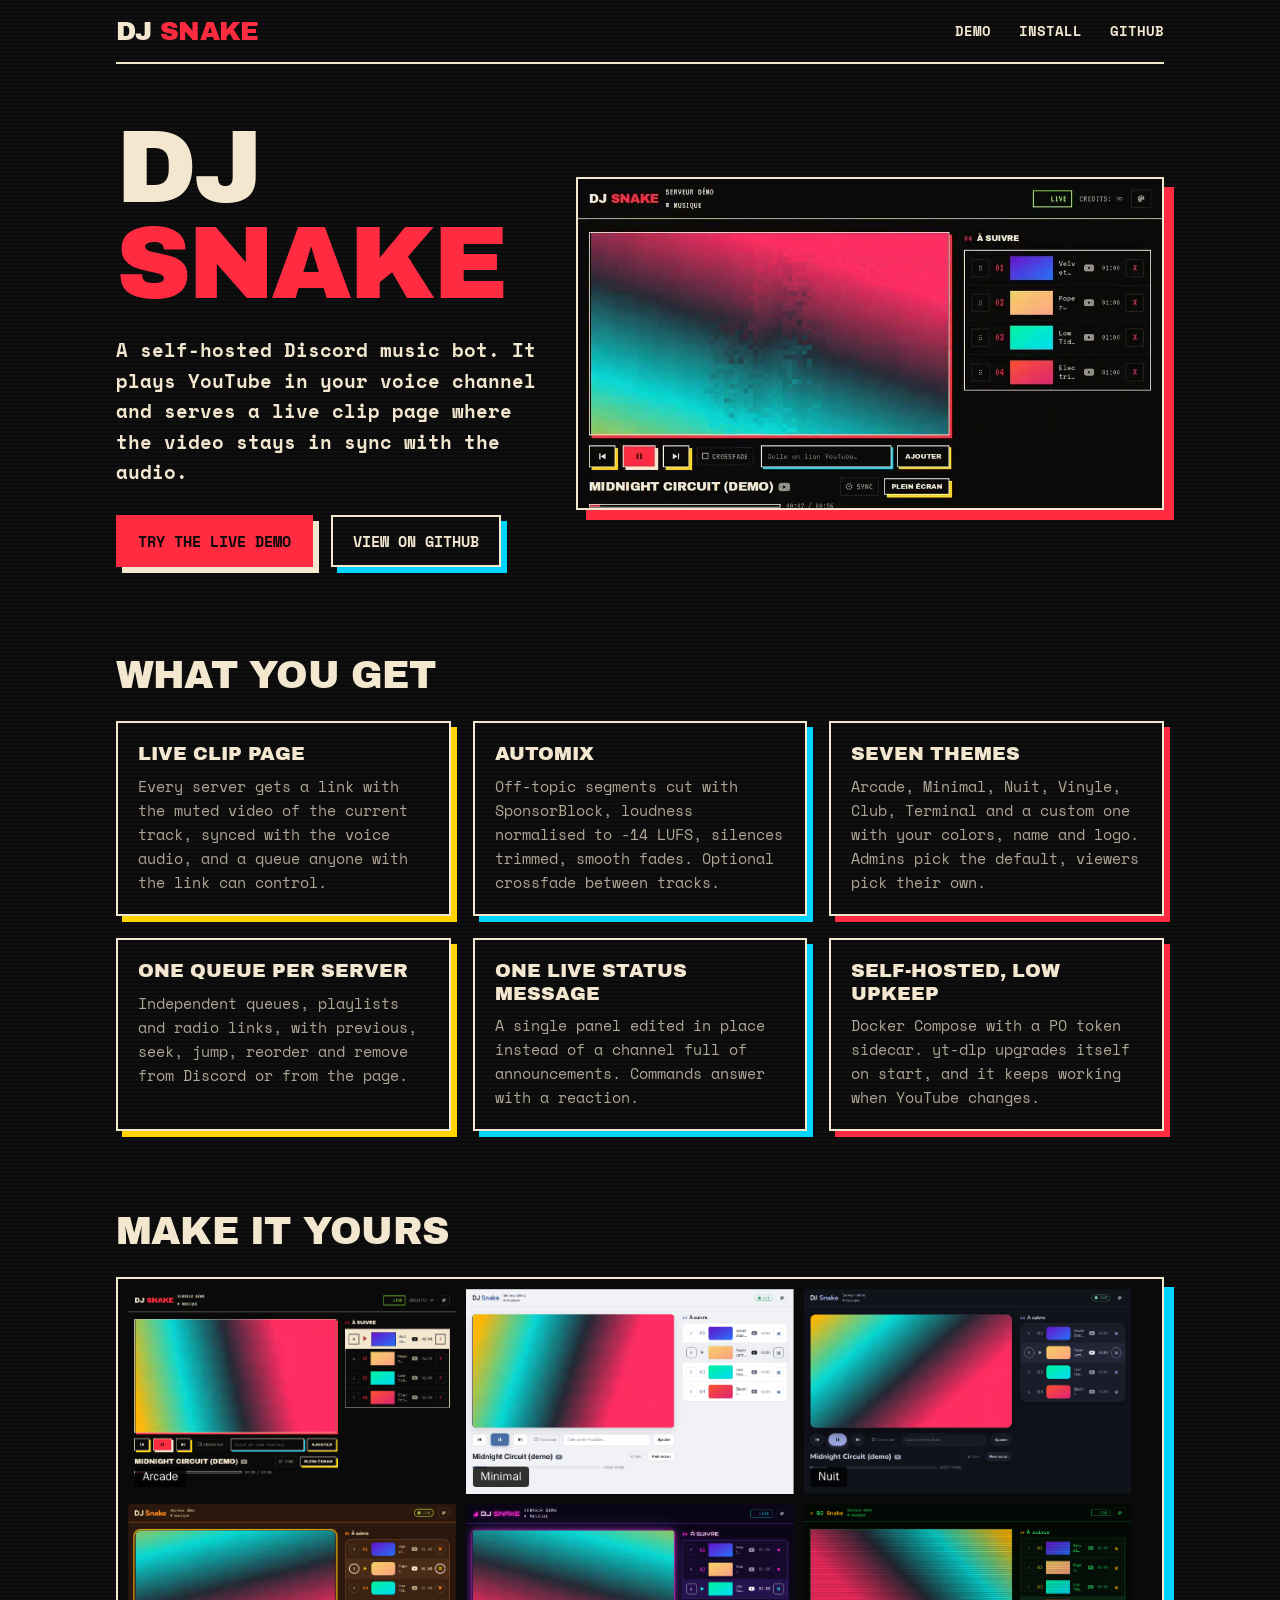
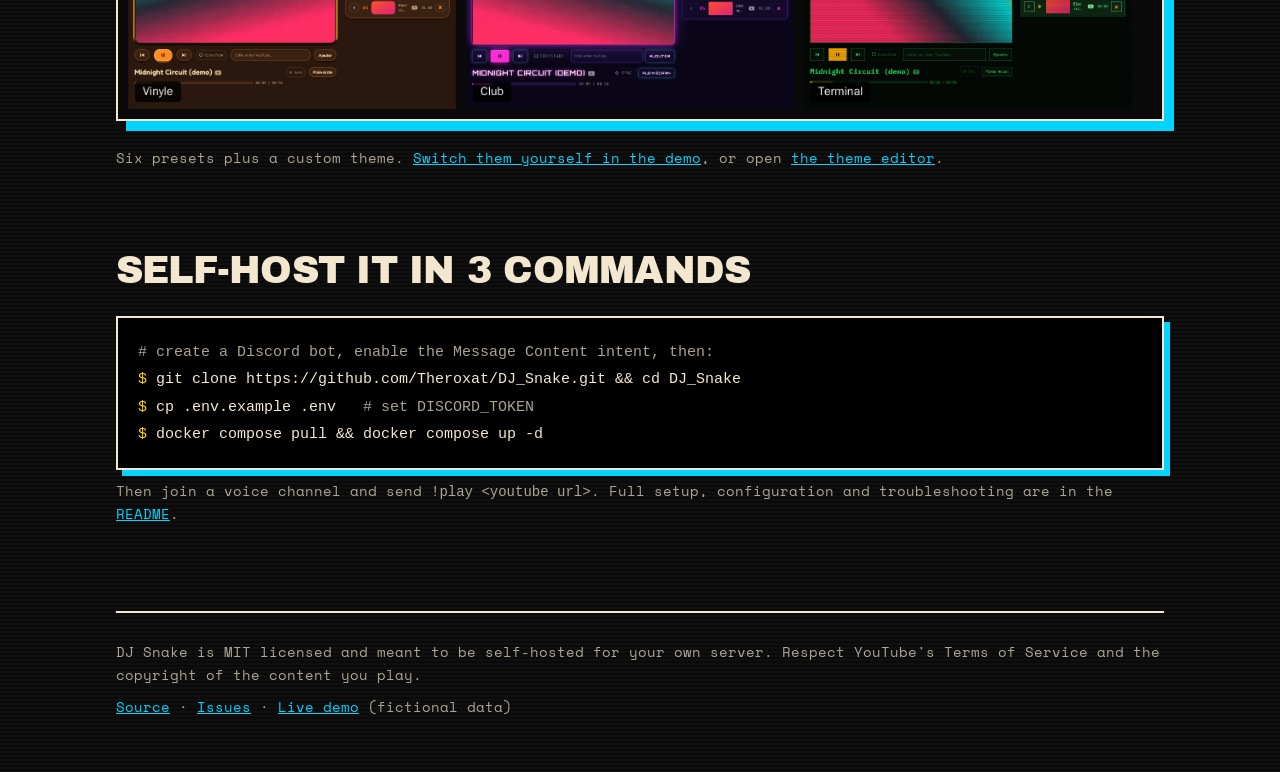
==== docs/index.html @ af52890e "✨ GitHub Pages showcase: landing page, live demo, animated preview Landing page and a demo of the re" ====
<!doctype html>
<html lang="en">
<head>
<meta charset="utf-8">
<meta name="viewport" content="width=device-width, initial-scale=1">
<title>DJ Snake — a self-hosted Discord music bot</title>
<meta name="description" content="A self-hosted Discord music bot with a live clip page: the video of the current track, synced with the audio, plus web controls, automix and seven themes.">
<meta name="theme-color" content="#0a0a0a">
<meta property="og:type" content="website">
<meta property="og:title" content="DJ Snake — a self-hosted Discord music bot">
<meta property="og:description" content="Live, synced clip page, automix and seven themes. Self-host it with Docker.">
<meta property="og:image" content="https://theroxat.github.io/DJ_Snake/social-preview.png">
<meta name="twitter:card" content="summary_large_image">
<link rel="preconnect" href="https://fonts.googleapis.com">
<link rel="preconnect" href="https://fonts.gstatic.com" crossorigin>
<link href="https://fonts.googleapis.com/css2?family=Archivo+Black&family=Space+Mono:wght@400;700&display=swap" rel="stylesheet">
<style>
:root {
  --bg: #0a0a0a; --text: #f3e7cf; --muted: #f3e7cfb3; --red: #ff2c41; --yellow: #ffd400; --cyan: #00d4ff;
  --display: "Archivo Black", Impact, sans-serif; --body: "Space Mono", ui-monospace, monospace;
}
* { box-sizing: border-box; }
html { scroll-behavior: smooth; }
body {
  margin: 0; background: var(--bg); color: var(--text); font: 400 16px/1.6 var(--body);
  background-image: repeating-linear-gradient(0deg, #ffffff06 0 2px, transparent 2px 4px);
}
a { color: var(--cyan); }
a:focus-visible, button:focus-visible { outline: 3px solid var(--cyan); outline-offset: 3px; }
.wrap { max-width: 1080px; margin: 0 auto; padding: 0 16px; }
header.top { display: flex; align-items: center; gap: 16px; padding: 18px 0; border-bottom: 2px solid var(--text); }
.logo { font: 400 26px/1 var(--display); text-transform: uppercase; letter-spacing: -.025em; margin-right: auto; }
.logo span, h1 span { color: var(--red); }
nav a { color: var(--text); text-decoration: none; font-weight: 700; margin-left: 18px; text-transform: uppercase; font-size: 14px; }
nav a:hover { color: var(--yellow); }
.hero { display: grid; grid-template-columns: minmax(0, 5fr) minmax(0, 7fr); gap: 40px; align-items: center; padding: 56px 0 48px; }
h1 { font: 400 clamp(52px, 9vw, 104px)/.92 var(--display); text-transform: uppercase; letter-spacing: -.03em; margin: 0; }
.lead { font-size: 19px; font-weight: 700; margin: 24px 0 28px; }
.btns { display: flex; gap: 18px; flex-wrap: wrap; }
.btn {
  display: inline-block; padding: 12px 20px; border: 2px solid var(--text); color: var(--text); text-decoration: none;
  font-weight: 700; text-transform: uppercase; font-size: 15px; box-shadow: 6px 6px 0 var(--yellow);
  transition: transform .1s, box-shadow .1s;
}
.btn.primary { background: var(--red); color: var(--bg); border-color: var(--red); box-shadow: 6px 6px 0 var(--text); }
.btn.alt { box-shadow: 6px 6px 0 var(--cyan); }
.btn:hover { transform: translate(3px, 3px); box-shadow: 3px 3px 0 var(--yellow); }
.btn.primary:hover { box-shadow: 3px 3px 0 var(--text); }
.btn.alt:hover { box-shadow: 3px 3px 0 var(--cyan); }
.shot { width: 100%; height: auto; display: block; border: 2px solid var(--text); box-shadow: 10px 10px 0 var(--red); }
h2 { font: 400 clamp(26px, 4vw, 38px)/1.1 var(--display); text-transform: uppercase; letter-spacing: -.02em; margin: 0 0 24px; }
section { padding: 40px 0; }
.grid { display: grid; grid-template-columns: repeat(auto-fit, minmax(290px, 1fr)); gap: 22px; padding: 0; margin: 0; list-style: none; }
.card { border: 2px solid var(--text); padding: 20px; box-shadow: 6px 6px 0 var(--c, var(--yellow)); }
.card h3 { font: 400 19px/1.2 var(--display); text-transform: uppercase; margin: 0 0 8px; }
.card p { margin: 0; color: var(--muted); font-size: 15px; }
.card:nth-child(3n+2) { --c: var(--cyan); }
.card:nth-child(3n+3) { --c: var(--red); }
.themes { display: grid; grid-template-columns: minmax(0, 1fr); gap: 16px; }
.themes figcaption, .note { color: var(--muted); font-size: 14px; margin-top: 10px; }
pre {
  margin: 0; padding: 20px; overflow-x: auto; background: #000; border: 2px solid var(--text);
  box-shadow: 6px 6px 0 var(--cyan); font: 400 15px/1.7 var(--body); color: var(--text);
}
pre .c { color: var(--muted); }
pre .p { color: var(--yellow); user-select: none; }
footer { border-top: 2px solid var(--text); margin-top: 32px; padding: 28px 0 48px; color: var(--muted); font-size: 14px; }
footer p { margin: 0 0 10px; }
@media (max-width: 800px) {
  .hero { grid-template-columns: 1fr; padding-top: 36px; }
  nav a { margin-left: 12px; }
  .shot { box-shadow: 6px 6px 0 var(--red); }
}
@media (prefers-reduced-motion: reduce) { html { scroll-behavior: auto; } .btn { transition: none; } }
</style>
</head>
<body>
<div class="wrap">
  <header class="top">
    <div class="logo">DJ <span>Snake</span></div>
    <nav aria-label="Main">
      <a href="demo/">Demo</a>
      <a href="#install">Install</a>
      <a href="https://github.com/Theroxat/DJ_Snake">GitHub</a>
    </nav>
  </header>

  <main>
    <div class="hero">
      <div>
        <h1>DJ<br><span>Snake</span></h1>
        <p class="lead">A self-hosted Discord music bot. It plays YouTube in your voice channel and serves a live clip page where the video stays in sync with the audio.</p>
        <div class="btns">
          <a class="btn primary" href="demo/">Try the live demo</a>
          <a class="btn alt" href="https://github.com/Theroxat/DJ_Snake">View on GitHub</a>
        </div>
      </div>
      <img class="shot" src="screenshots/demo.webp" width="960" height="540" alt="Animation of the clip page: a video plays next to the queue, then the palette menu switches between the Minimal, Club and Terminal themes.">
    </div>

    <section aria-labelledby="features">
      <h2 id="features">What you get</h2>
      <ul class="grid">
        <li class="card"><h3>Live clip page</h3><p>Every server gets a link with the muted video of the current track, synced with the voice audio, and a queue anyone with the link can control.</p></li>
        <li class="card"><h3>Automix</h3><p>Off-topic segments cut with SponsorBlock, loudness normalised to -14 LUFS, silences trimmed, smooth fades. Optional crossfade between tracks.</p></li>
        <li class="card"><h3>Seven themes</h3><p>Arcade, Minimal, Nuit, Vinyle, Club, Terminal and a custom one with your colors, name and logo. Admins pick the default, viewers pick their own.</p></li>
        <li class="card"><h3>One queue per server</h3><p>Independent queues, playlists and radio links, with previous, seek, jump, reorder and remove from Discord or from the page.</p></li>
        <li class="card"><h3>One live status message</h3><p>A single panel edited in place instead of a channel full of announcements. Commands answer with a reaction.</p></li>
        <li class="card"><h3>Self-hosted, low upkeep</h3><p>Docker Compose with a PO token sidecar. yt-dlp upgrades itself on start, and it keeps working when YouTube changes.</p></li>
      </ul>
    </section>

    <section aria-labelledby="themes">
      <h2 id="themes">Make it yours</h2>
      <figure class="themes" style="margin:0">
        <img class="shot" style="box-shadow:10px 10px 0 var(--cyan)" src="screenshots/themes.png" width="1224" height="516" alt="The clip page in its six preset themes: Arcade, Minimal, Nuit, Vinyle, Club and Terminal.">
        <figcaption>Six presets plus a custom theme. <a href="demo/">Switch them yourself in the demo</a>, or open <a href="demo/?edit=demo">the theme editor</a>.</figcaption>
      </figure>
    </section>

    <section id="install" aria-labelledby="install-h">
      <h2 id="install-h">Self-host it in 3 commands</h2>
<pre><code><span class="c"># create a Discord bot, enable the Message Content intent, then:</span>
<span class="p">$</span> git clone https://github.com/Theroxat/DJ_Snake.git &amp;&amp; cd DJ_Snake
<span class="p">$</span> cp .env.example .env   <span class="c"># set DISCORD_TOKEN</span>
<span class="p">$</span> docker compose pull &amp;&amp; docker compose up -d</code></pre>
      <p class="note">Then join a voice channel and send <code>!play &lt;youtube url&gt;</code>. Full setup, configuration and troubleshooting are in the <a href="https://github.com/Theroxat/DJ_Snake#readme">README</a>.</p>
    </section>
  </main>

  <footer>
    <p>DJ Snake is MIT licensed and meant to be self-hosted for your own server. Respect YouTube's Terms of Service and the copyright of the content you play.</p>
    <p><a href="https://github.com/Theroxat/DJ_Snake">Source</a> · <a href="https://github.com/Theroxat/DJ_Snake/issues">Issues</a> · <a href="demo/">Live demo</a> (fictional data)</p>
  </footer>
</div>
</body>
</html>
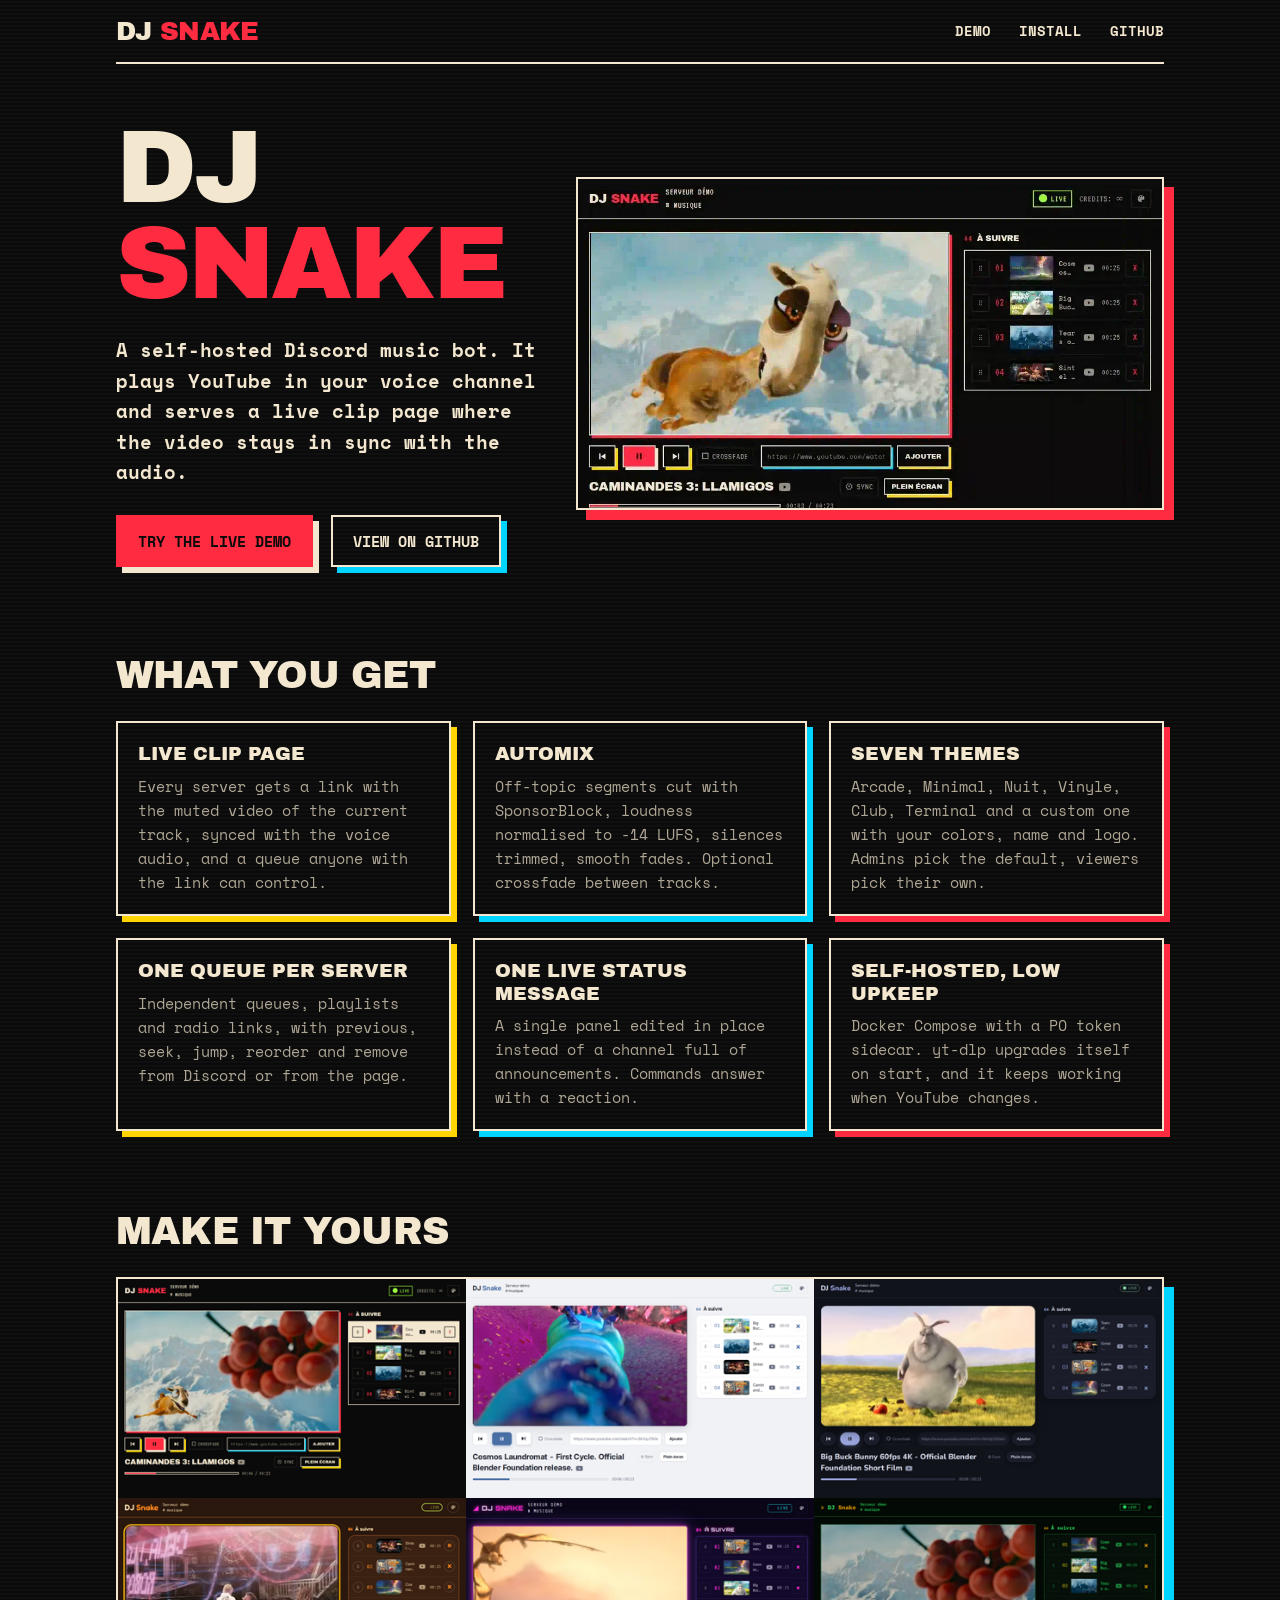
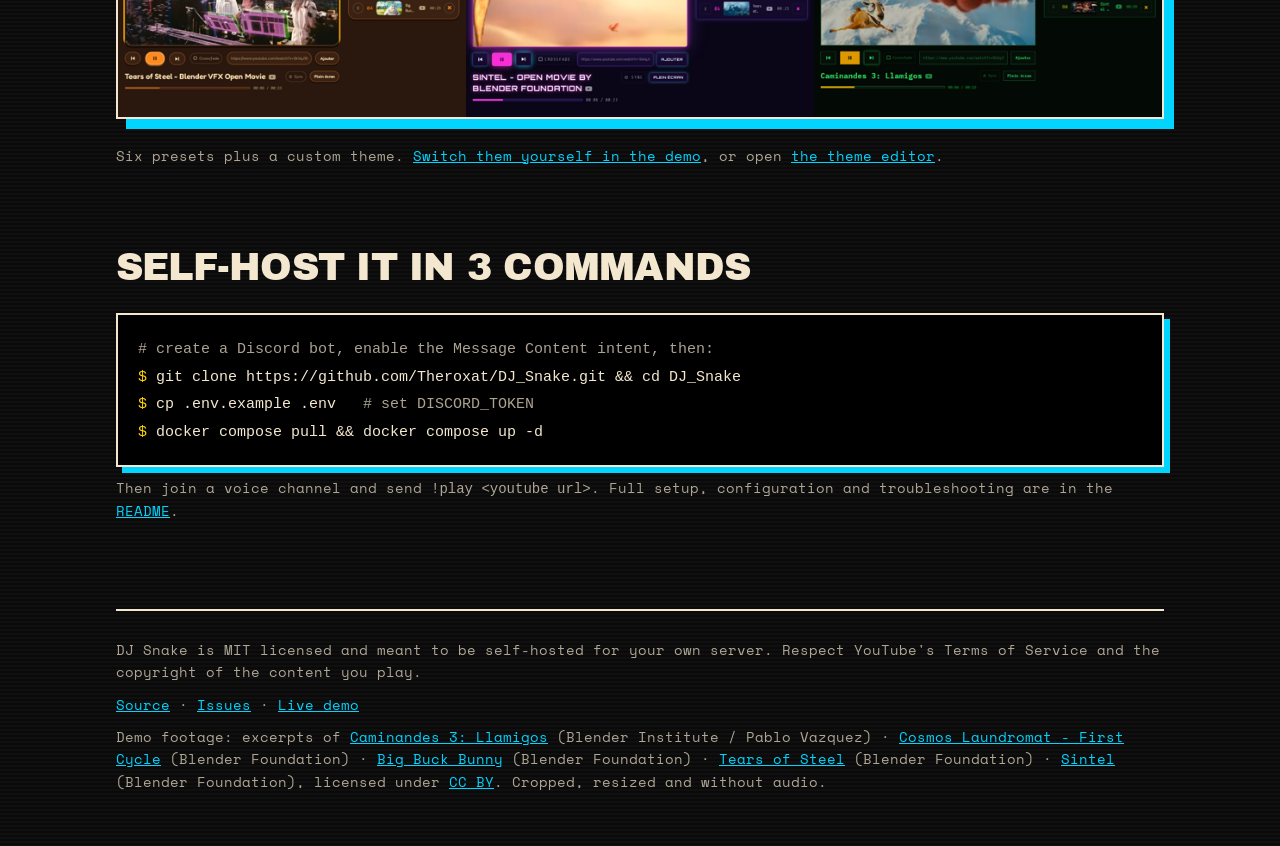
==== commit 72fc59b4: "🎬 Show real CC-BY videos in the demo and showcase images Replace the abstract gradient "video" with " ====
--- a/docs/index.html
+++ b/docs/index.html
@@ -113,7 +113,7 @@
     <section aria-labelledby="themes">
       <h2 id="themes">Make it yours</h2>
       <figure class="themes" style="margin:0">
-        <img class="shot" style="box-shadow:10px 10px 0 var(--cyan)" src="screenshots/themes.png" width="1224" height="516" alt="The clip page in its six preset themes: Arcade, Minimal, Nuit, Vinyle, Club and Terminal.">
+        <img class="shot" style="box-shadow:10px 10px 0 var(--cyan)" src="screenshots/themes.png" width="1212" height="508" alt="The clip page in its six preset themes: Arcade, Minimal, Nuit, Vinyle, Club and Terminal.">
         <figcaption>Six presets plus a custom theme. <a href="demo/">Switch them yourself in the demo</a>, or open <a href="demo/?edit=demo">the theme editor</a>.</figcaption>
       </figure>
     </section>
@@ -130,7 +130,8 @@
 
   <footer>
     <p>DJ Snake is MIT licensed and meant to be self-hosted for your own server. Respect YouTube's Terms of Service and the copyright of the content you play.</p>
-    <p><a href="https://github.com/Theroxat/DJ_Snake">Source</a> · <a href="https://github.com/Theroxat/DJ_Snake/issues">Issues</a> · <a href="demo/">Live demo</a> (fictional data)</p>
+    <p><a href="https://github.com/Theroxat/DJ_Snake">Source</a> · <a href="https://github.com/Theroxat/DJ_Snake/issues">Issues</a> · <a href="demo/">Live demo</a></p>
+    <p id="credits">Demo footage: excerpts of <a href="https://www.youtube.com/watch?v=SkVqJ1SGeL0">Caminandes 3: Llamigos</a> (Blender Institute / Pablo Vazquez) · <a href="https://www.youtube.com/watch?v=Y-rmzh0PI3c">Cosmos Laundromat - First Cycle</a> (Blender Foundation) · <a href="https://www.youtube.com/watch?v=aqz-KE-bpKQ">Big Buck Bunny</a> (Blender Foundation) · <a href="https://www.youtube.com/watch?v=R6MlUcmOul8">Tears of Steel</a> (Blender Foundation) · <a href="https://www.youtube.com/watch?v=eRsGyueVLvQ">Sintel</a> (Blender Foundation), licensed under <a href="https://creativecommons.org/licenses/by/3.0/">CC BY</a>. Cropped, resized and without audio.</p>
   </footer>
 </div>
 </body>
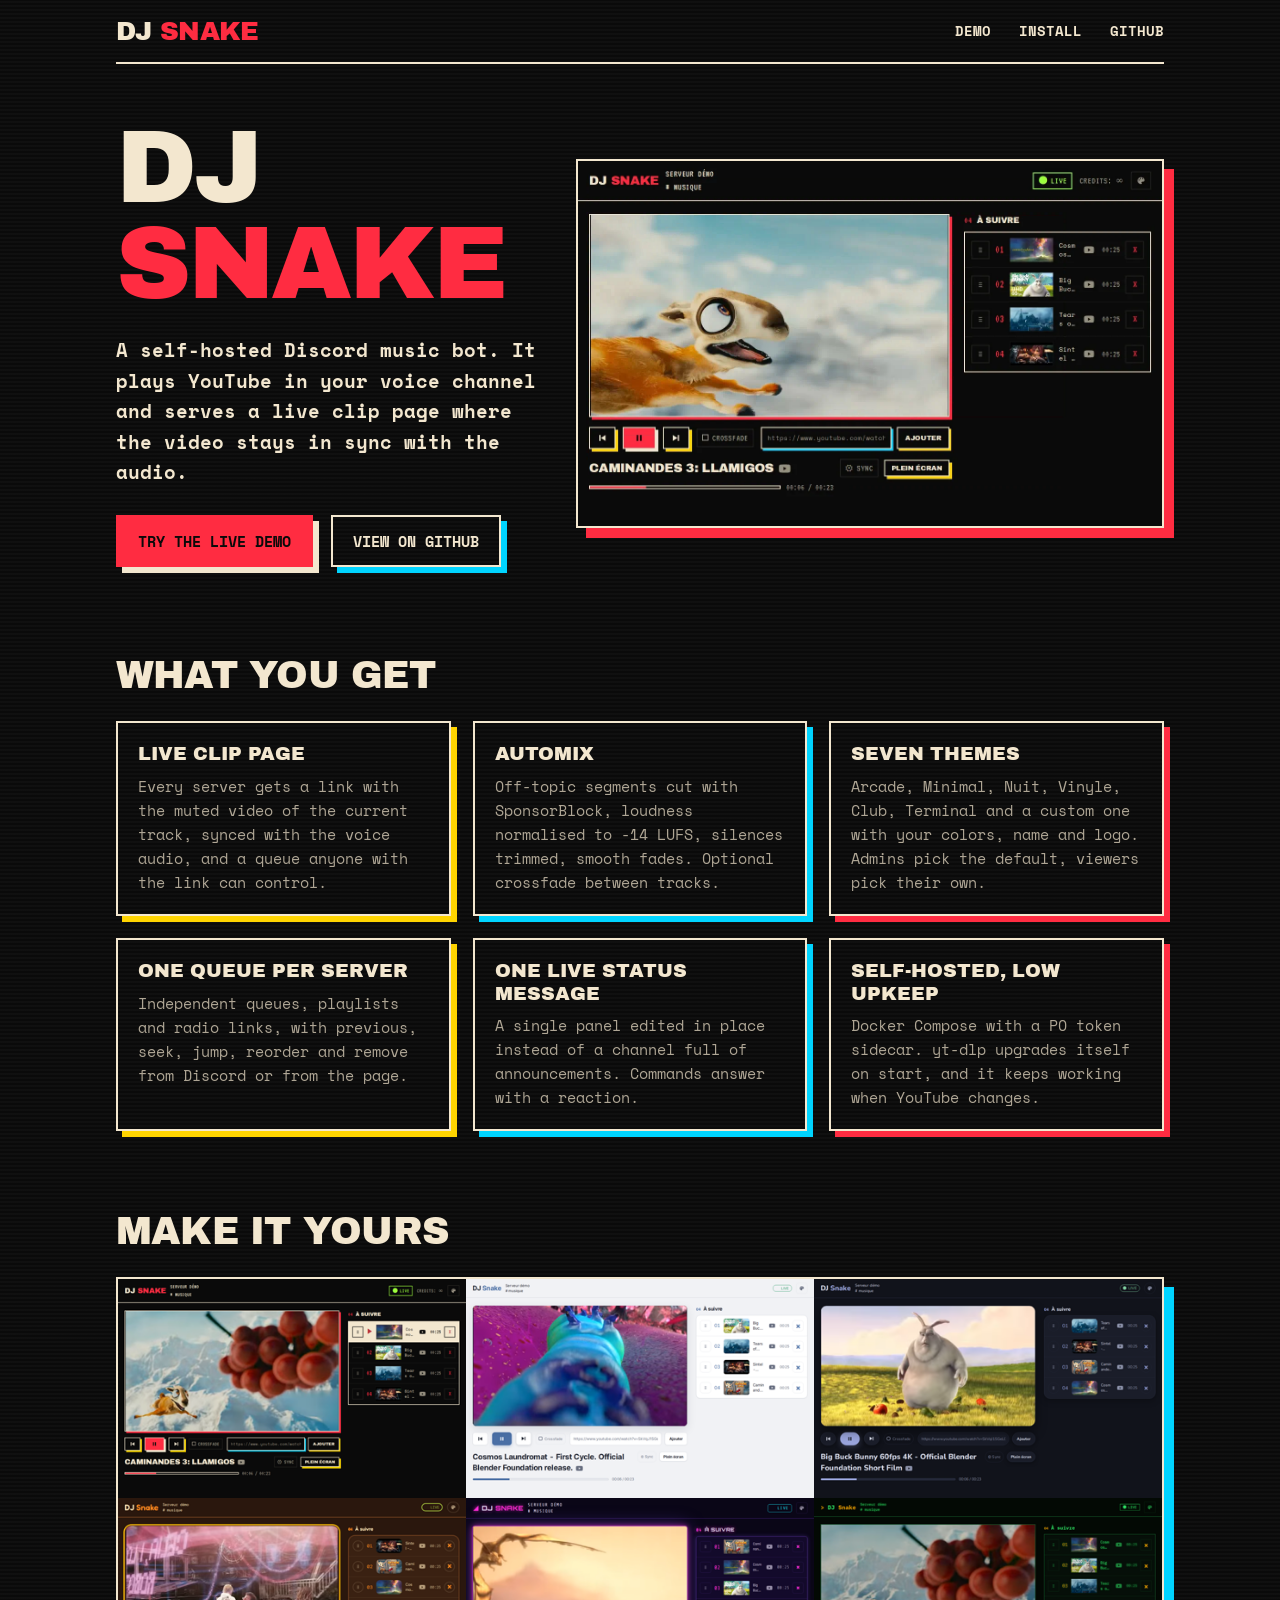
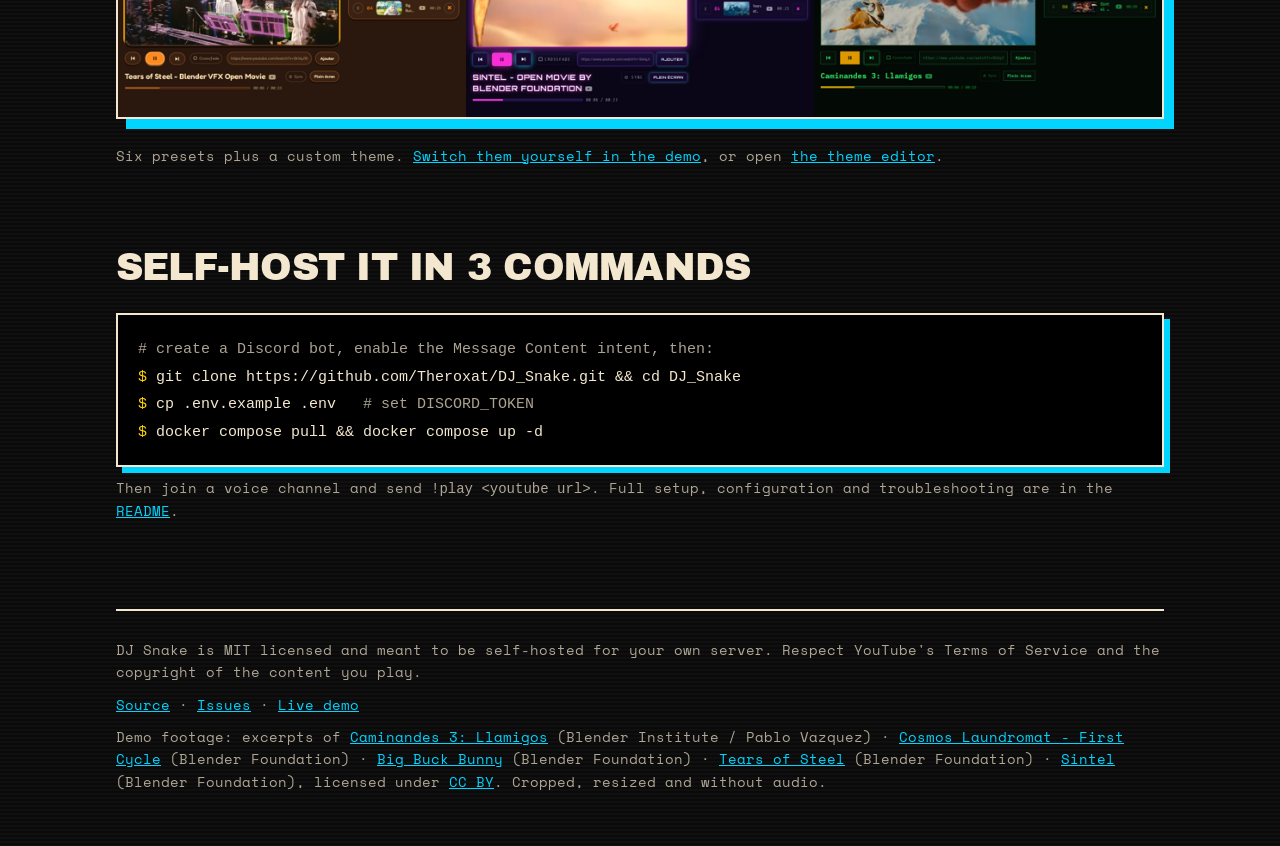
==== commit 868f5eb7: "🎬 Re-record the README demo in high quality Recorded at 1280x800 (device scale 2, CDP screencast at " ====
--- a/docs/index.html
+++ b/docs/index.html
@@ -95,7 +95,7 @@
           <a class="btn alt" href="https://github.com/Theroxat/DJ_Snake">View on GitHub</a>
         </div>
       </div>
-      <img class="shot" src="screenshots/demo.webp" width="960" height="540" alt="Animation of the clip page: a video plays next to the queue, then the palette menu switches between the Minimal, Club and Terminal themes.">
+      <img class="shot" src="screenshots/demo.webp" width="1280" height="800" alt="Animation of the clip page: a video plays next to the queue, then the palette menu switches between the Minimal, Club and Terminal themes.">
     </div>
 
     <section aria-labelledby="features">
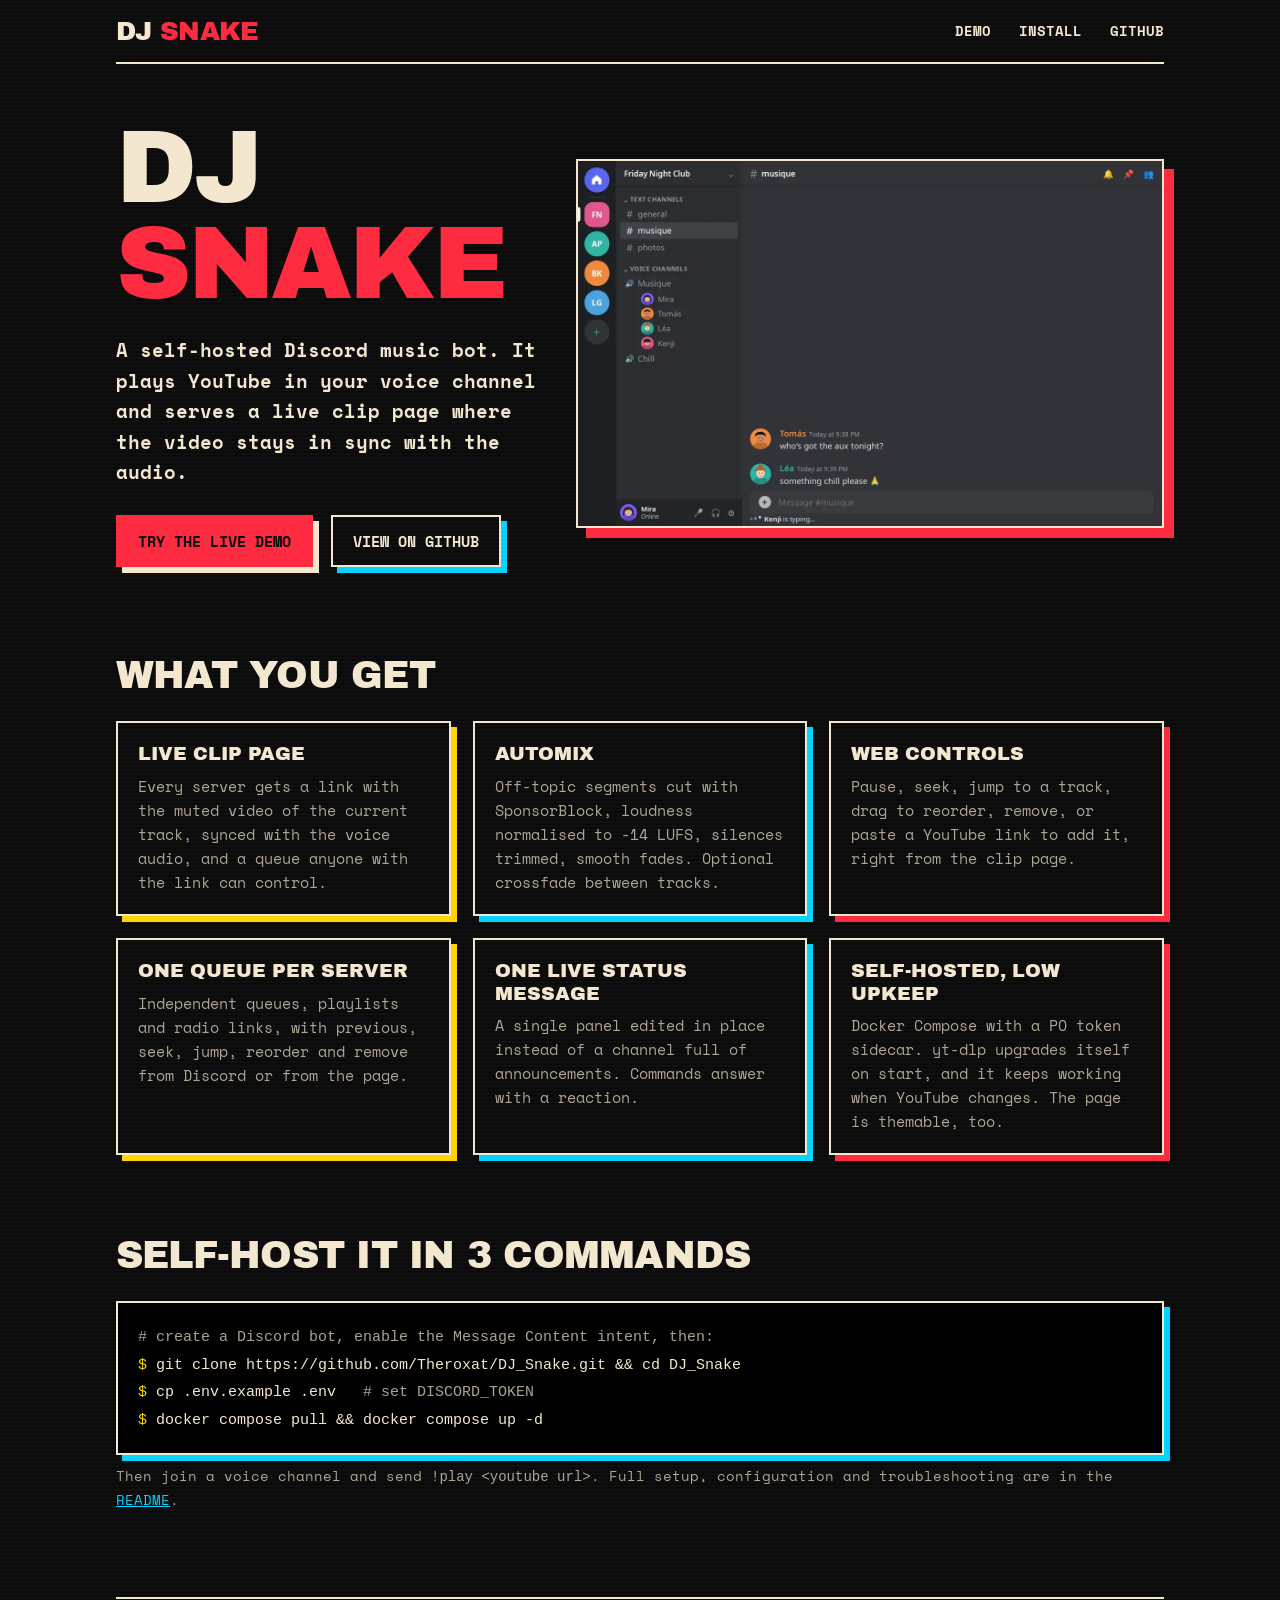
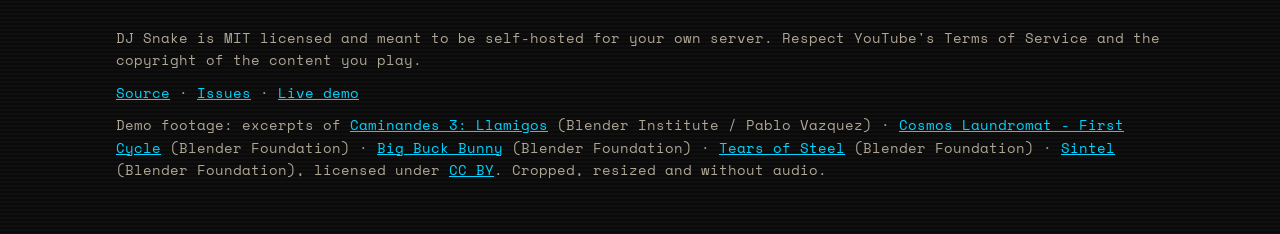
==== commit b3cc29b7: "🎨 New cover: the bot in Discord linked to the clip page, themes demoted The social preview now shows" ====
--- a/docs/index.html
+++ b/docs/index.html
@@ -4,11 +4,11 @@
 <meta charset="utf-8">
 <meta name="viewport" content="width=device-width, initial-scale=1">
 <title>DJ Snake — a self-hosted Discord music bot</title>
-<meta name="description" content="A self-hosted Discord music bot with a live clip page: the video of the current track, synced with the audio, plus web controls, automix and seven themes.">
+<meta name="description" content="A self-hosted Discord music bot with a live clip page: the video of the current track, synced with the audio, plus web controls and automix.">
 <meta name="theme-color" content="#0a0a0a">
 <meta property="og:type" content="website">
 <meta property="og:title" content="DJ Snake — a self-hosted Discord music bot">
-<meta property="og:description" content="Live, synced clip page, automix and seven themes. Self-host it with Docker.">
+<meta property="og:description" content="Live, synced clip page, web controls and automix. Self-host it with Docker.">
 <meta property="og:image" content="https://theroxat.github.io/DJ_Snake/social-preview.png">
 <meta name="twitter:card" content="summary_large_image">
 <link rel="preconnect" href="https://fonts.googleapis.com">
@@ -56,8 +56,7 @@
 .card p { margin: 0; color: var(--muted); font-size: 15px; }
 .card:nth-child(3n+2) { --c: var(--cyan); }
 .card:nth-child(3n+3) { --c: var(--red); }
-.themes { display: grid; grid-template-columns: minmax(0, 1fr); gap: 16px; }
-.themes figcaption, .note { color: var(--muted); font-size: 14px; margin-top: 10px; }
+.note { color: var(--muted); font-size: 14px; margin-top: 10px; }
 pre {
   margin: 0; padding: 20px; overflow-x: auto; background: #000; border: 2px solid var(--text);
   box-shadow: 6px 6px 0 var(--cyan); font: 400 15px/1.7 var(--body); color: var(--text);
@@ -95,7 +94,7 @@
           <a class="btn alt" href="https://github.com/Theroxat/DJ_Snake">View on GitHub</a>
         </div>
       </div>
-      <img class="shot" src="screenshots/demo.webp" width="1280" height="800" alt="Animation of the clip page: a video plays next to the queue, then the palette menu switches between the Minimal, Club and Terminal themes.">
+      <img class="shot" src="screenshots/demo.webp" width="1280" height="800" alt="Animation: the bot joins a Discord voice channel and posts the clip link, then the clip page plays the video in sync with a drag-and-drop queue and a seek bar.">
     </div>
 
     <section aria-labelledby="features">
@@ -103,19 +102,11 @@
       <ul class="grid">
         <li class="card"><h3>Live clip page</h3><p>Every server gets a link with the muted video of the current track, synced with the voice audio, and a queue anyone with the link can control.</p></li>
         <li class="card"><h3>Automix</h3><p>Off-topic segments cut with SponsorBlock, loudness normalised to -14 LUFS, silences trimmed, smooth fades. Optional crossfade between tracks.</p></li>
-        <li class="card"><h3>Seven themes</h3><p>Arcade, Minimal, Nuit, Vinyle, Club, Terminal and a custom one with your colors, name and logo. Admins pick the default, viewers pick their own.</p></li>
+        <li class="card"><h3>Web controls</h3><p>Pause, seek, jump to a track, drag to reorder, remove, or paste a YouTube link to add it, right from the clip page.</p></li>
         <li class="card"><h3>One queue per server</h3><p>Independent queues, playlists and radio links, with previous, seek, jump, reorder and remove from Discord or from the page.</p></li>
         <li class="card"><h3>One live status message</h3><p>A single panel edited in place instead of a channel full of announcements. Commands answer with a reaction.</p></li>
-        <li class="card"><h3>Self-hosted, low upkeep</h3><p>Docker Compose with a PO token sidecar. yt-dlp upgrades itself on start, and it keeps working when YouTube changes.</p></li>
+        <li class="card"><h3>Self-hosted, low upkeep</h3><p>Docker Compose with a PO token sidecar. yt-dlp upgrades itself on start, and it keeps working when YouTube changes. The page is themable, too.</p></li>
       </ul>
-    </section>
-
-    <section aria-labelledby="themes">
-      <h2 id="themes">Make it yours</h2>
-      <figure class="themes" style="margin:0">
-        <img class="shot" style="box-shadow:10px 10px 0 var(--cyan)" src="screenshots/themes.png" width="1212" height="508" alt="The clip page in its six preset themes: Arcade, Minimal, Nuit, Vinyle, Club and Terminal.">
-        <figcaption>Six presets plus a custom theme. <a href="demo/">Switch them yourself in the demo</a>, or open <a href="demo/?edit=demo">the theme editor</a>.</figcaption>
-      </figure>
     </section>
 
     <section id="install" aria-labelledby="install-h">
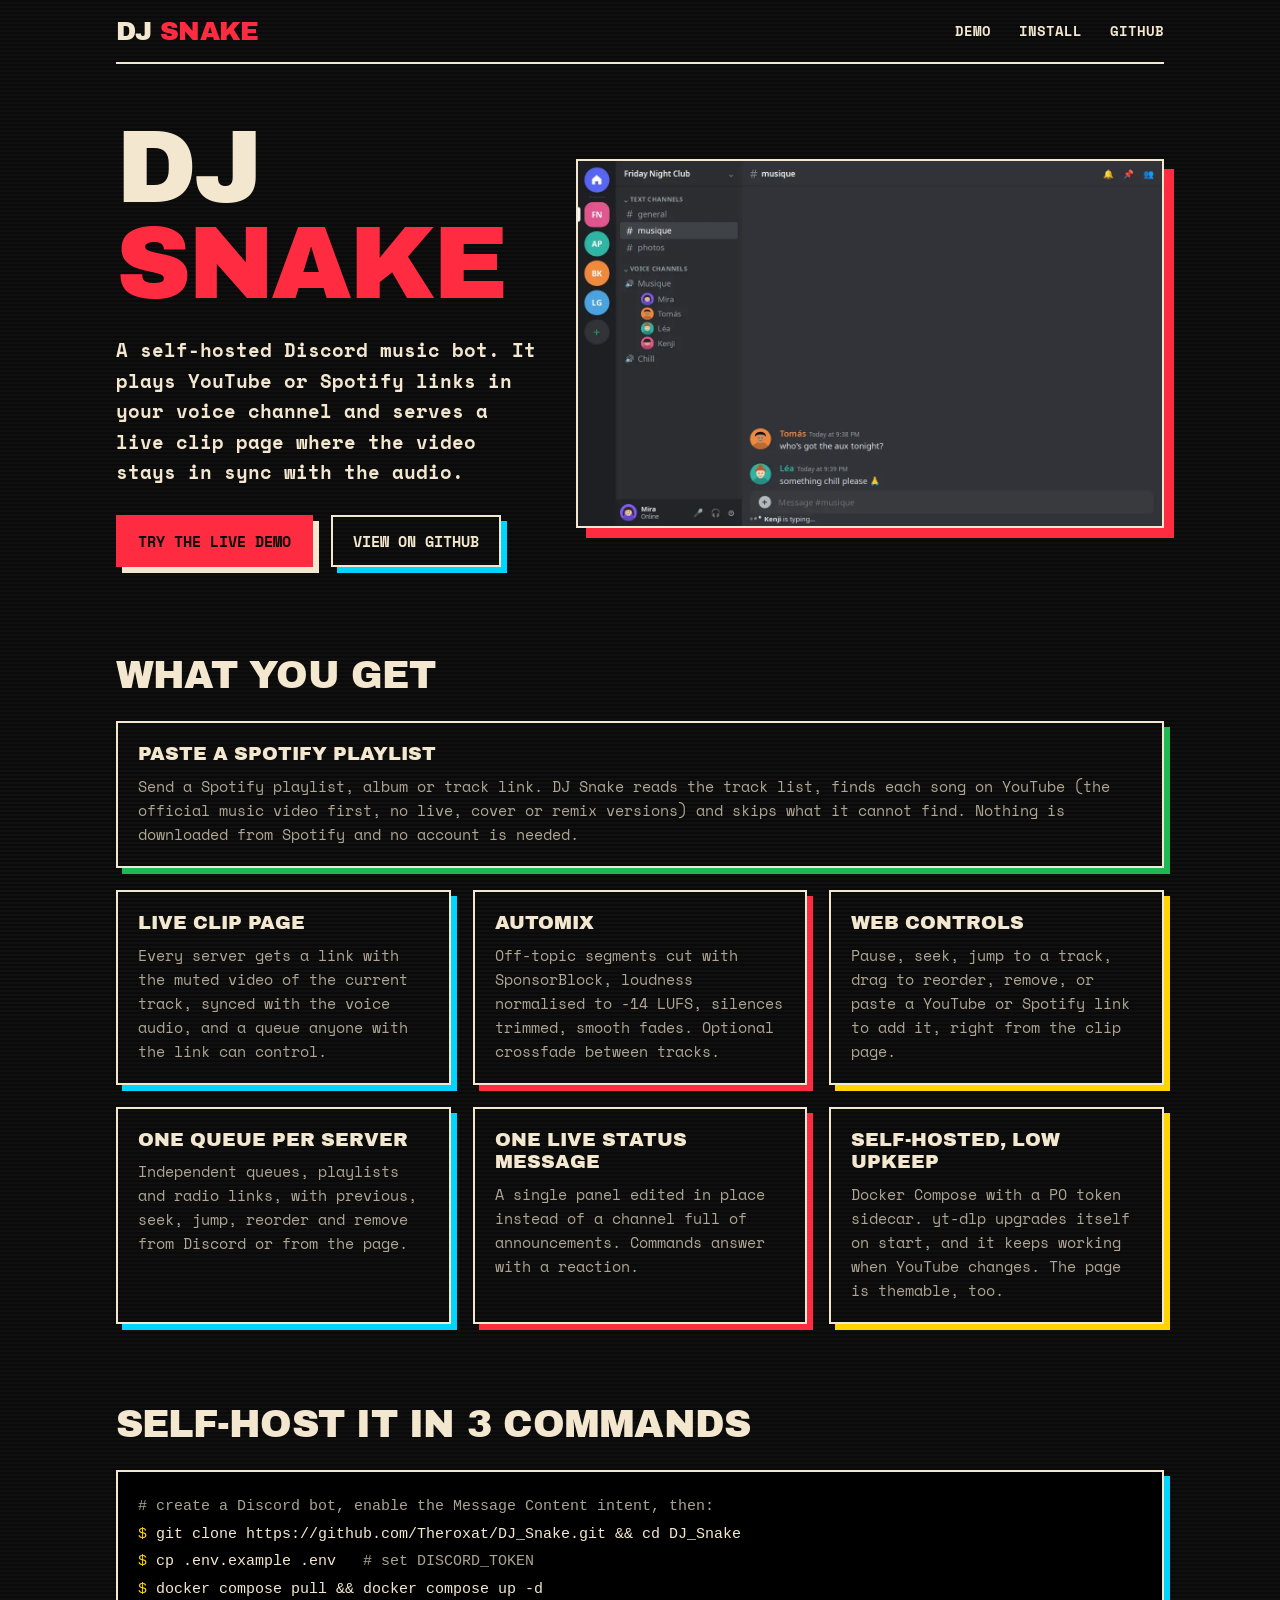
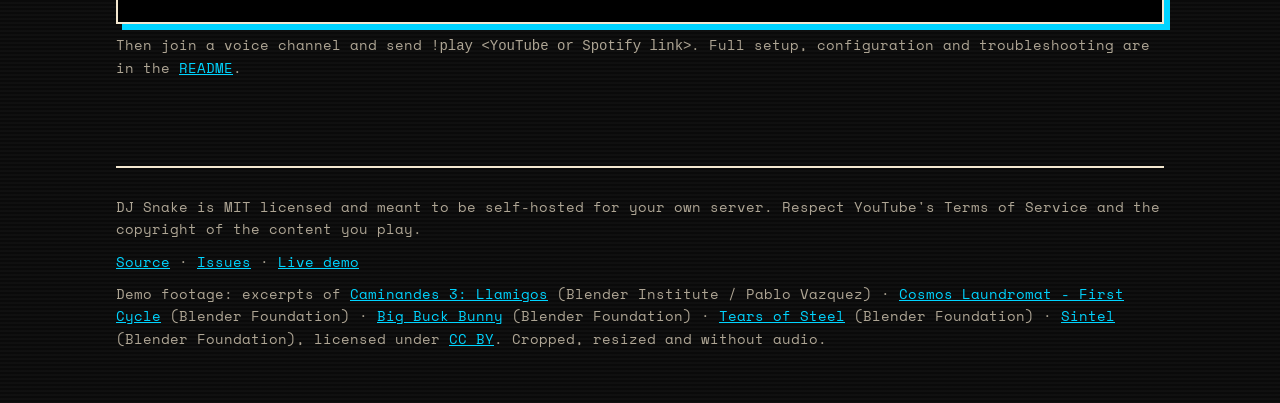
==== commit 86513c08: "📝 Showcase Spotify links in README, project page, cover and changelog Prepare the 1.1.0 changelog en" ====
--- a/docs/index.html
+++ b/docs/index.html
@@ -4,11 +4,11 @@
 <meta charset="utf-8">
 <meta name="viewport" content="width=device-width, initial-scale=1">
 <title>DJ Snake — a self-hosted Discord music bot</title>
-<meta name="description" content="A self-hosted Discord music bot with a live clip page: the video of the current track, synced with the audio, plus web controls and automix.">
+<meta name="description" content="A self-hosted Discord music bot for YouTube or Spotify links, with a live clip page: the video of the current track, synced with the audio, plus web controls and automix.">
 <meta name="theme-color" content="#0a0a0a">
 <meta property="og:type" content="website">
 <meta property="og:title" content="DJ Snake — a self-hosted Discord music bot">
-<meta property="og:description" content="Live, synced clip page, web controls and automix. Self-host it with Docker.">
+<meta property="og:description" content="YouTube or Spotify links, a live synced clip page, web controls and automix. Self-host it with Docker.">
 <meta property="og:image" content="https://theroxat.github.io/DJ_Snake/social-preview.png">
 <meta name="twitter:card" content="summary_large_image">
 <link rel="preconnect" href="https://fonts.googleapis.com">
@@ -54,6 +54,7 @@
 .card { border: 2px solid var(--text); padding: 20px; box-shadow: 6px 6px 0 var(--c, var(--yellow)); }
 .card h3 { font: 400 19px/1.2 var(--display); text-transform: uppercase; margin: 0 0 8px; }
 .card p { margin: 0; color: var(--muted); font-size: 15px; }
+.card.spotify { --c: #1db954; grid-column: 1 / -1; }
 .card:nth-child(3n+2) { --c: var(--cyan); }
 .card:nth-child(3n+3) { --c: var(--red); }
 .note { color: var(--muted); font-size: 14px; margin-top: 10px; }
@@ -88,7 +89,7 @@
     <div class="hero">
       <div>
         <h1>DJ<br><span>Snake</span></h1>
-        <p class="lead">A self-hosted Discord music bot. It plays YouTube in your voice channel and serves a live clip page where the video stays in sync with the audio.</p>
+        <p class="lead">A self-hosted Discord music bot. It plays YouTube or Spotify links in your voice channel and serves a live clip page where the video stays in sync with the audio.</p>
         <div class="btns">
           <a class="btn primary" href="demo/">Try the live demo</a>
           <a class="btn alt" href="https://github.com/Theroxat/DJ_Snake">View on GitHub</a>
@@ -100,9 +101,10 @@
     <section aria-labelledby="features">
       <h2 id="features">What you get</h2>
       <ul class="grid">
+        <li class="card spotify"><h3>Paste a Spotify playlist</h3><p>Send a Spotify playlist, album or track link. DJ Snake reads the track list, finds each song on YouTube (the official music video first, no live, cover or remix versions) and skips what it cannot find. Nothing is downloaded from Spotify and no account is needed.</p></li>
         <li class="card"><h3>Live clip page</h3><p>Every server gets a link with the muted video of the current track, synced with the voice audio, and a queue anyone with the link can control.</p></li>
         <li class="card"><h3>Automix</h3><p>Off-topic segments cut with SponsorBlock, loudness normalised to -14 LUFS, silences trimmed, smooth fades. Optional crossfade between tracks.</p></li>
-        <li class="card"><h3>Web controls</h3><p>Pause, seek, jump to a track, drag to reorder, remove, or paste a YouTube link to add it, right from the clip page.</p></li>
+        <li class="card"><h3>Web controls</h3><p>Pause, seek, jump to a track, drag to reorder, remove, or paste a YouTube or Spotify link to add it, right from the clip page.</p></li>
         <li class="card"><h3>One queue per server</h3><p>Independent queues, playlists and radio links, with previous, seek, jump, reorder and remove from Discord or from the page.</p></li>
         <li class="card"><h3>One live status message</h3><p>A single panel edited in place instead of a channel full of announcements. Commands answer with a reaction.</p></li>
         <li class="card"><h3>Self-hosted, low upkeep</h3><p>Docker Compose with a PO token sidecar. yt-dlp upgrades itself on start, and it keeps working when YouTube changes. The page is themable, too.</p></li>
@@ -115,7 +117,7 @@
 <span class="p">$</span> git clone https://github.com/Theroxat/DJ_Snake.git &amp;&amp; cd DJ_Snake
 <span class="p">$</span> cp .env.example .env   <span class="c"># set DISCORD_TOKEN</span>
 <span class="p">$</span> docker compose pull &amp;&amp; docker compose up -d</code></pre>
-      <p class="note">Then join a voice channel and send <code>!play &lt;youtube url&gt;</code>. Full setup, configuration and troubleshooting are in the <a href="https://github.com/Theroxat/DJ_Snake#readme">README</a>.</p>
+      <p class="note">Then join a voice channel and send <code>!play &lt;YouTube or Spotify link&gt;</code>. Full setup, configuration and troubleshooting are in the <a href="https://github.com/Theroxat/DJ_Snake#readme">README</a>.</p>
     </section>
   </main>
 
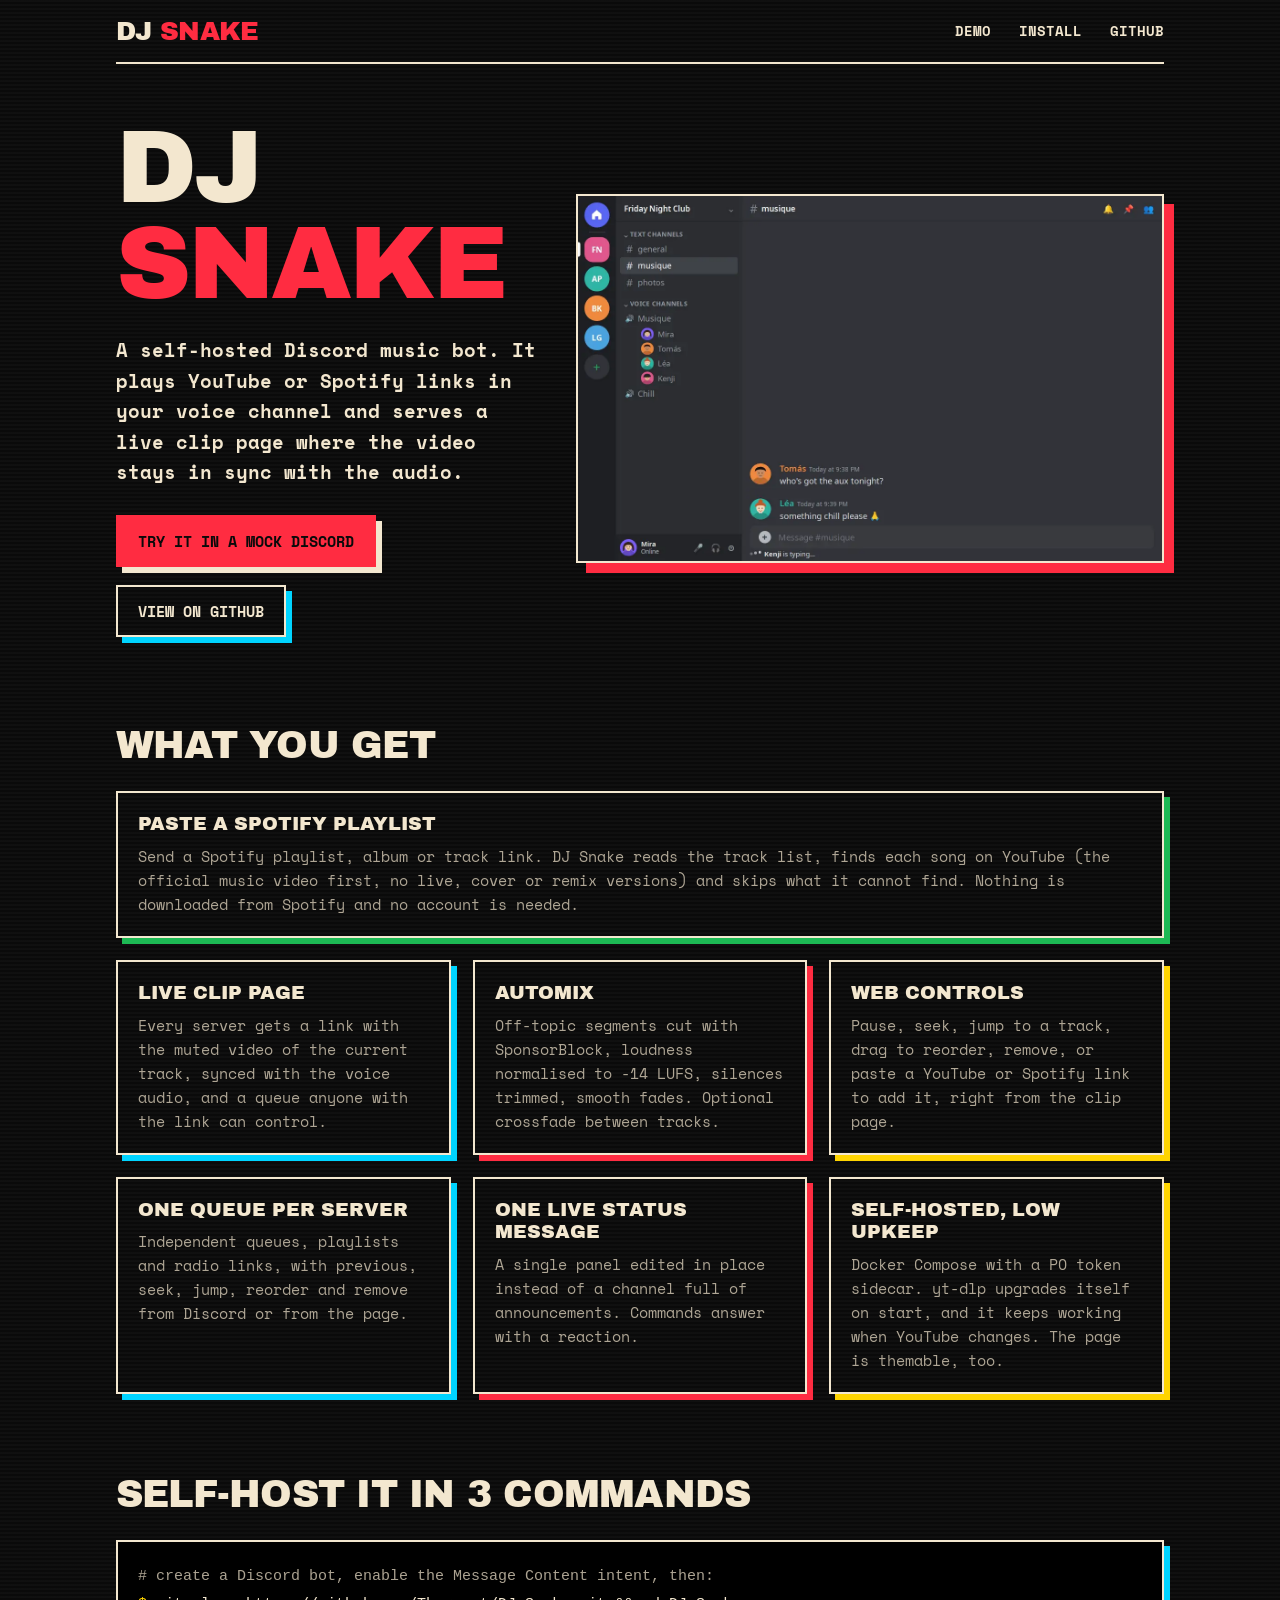
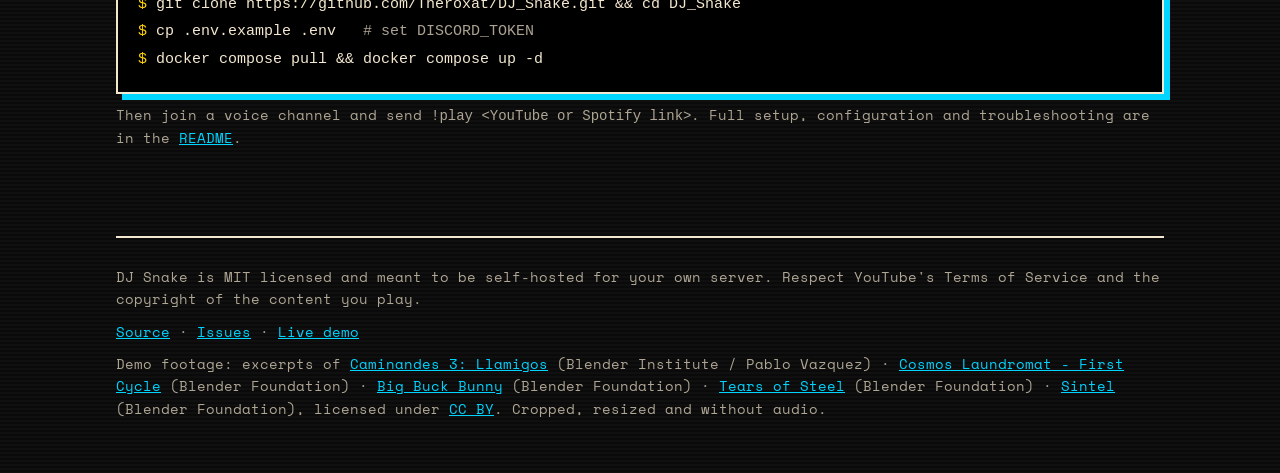
==== commit 8d3d8523: "✨ Discord-first live demo: mock channel driving the real clip page The demo now opens on a simulated" ====
--- a/docs/index.html
+++ b/docs/index.html
@@ -91,7 +91,7 @@
         <h1>DJ<br><span>Snake</span></h1>
         <p class="lead">A self-hosted Discord music bot. It plays YouTube or Spotify links in your voice channel and serves a live clip page where the video stays in sync with the audio.</p>
         <div class="btns">
-          <a class="btn primary" href="demo/">Try the live demo</a>
+          <a class="btn primary" href="demo/">Try it in a mock Discord</a>
           <a class="btn alt" href="https://github.com/Theroxat/DJ_Snake">View on GitHub</a>
         </div>
       </div>
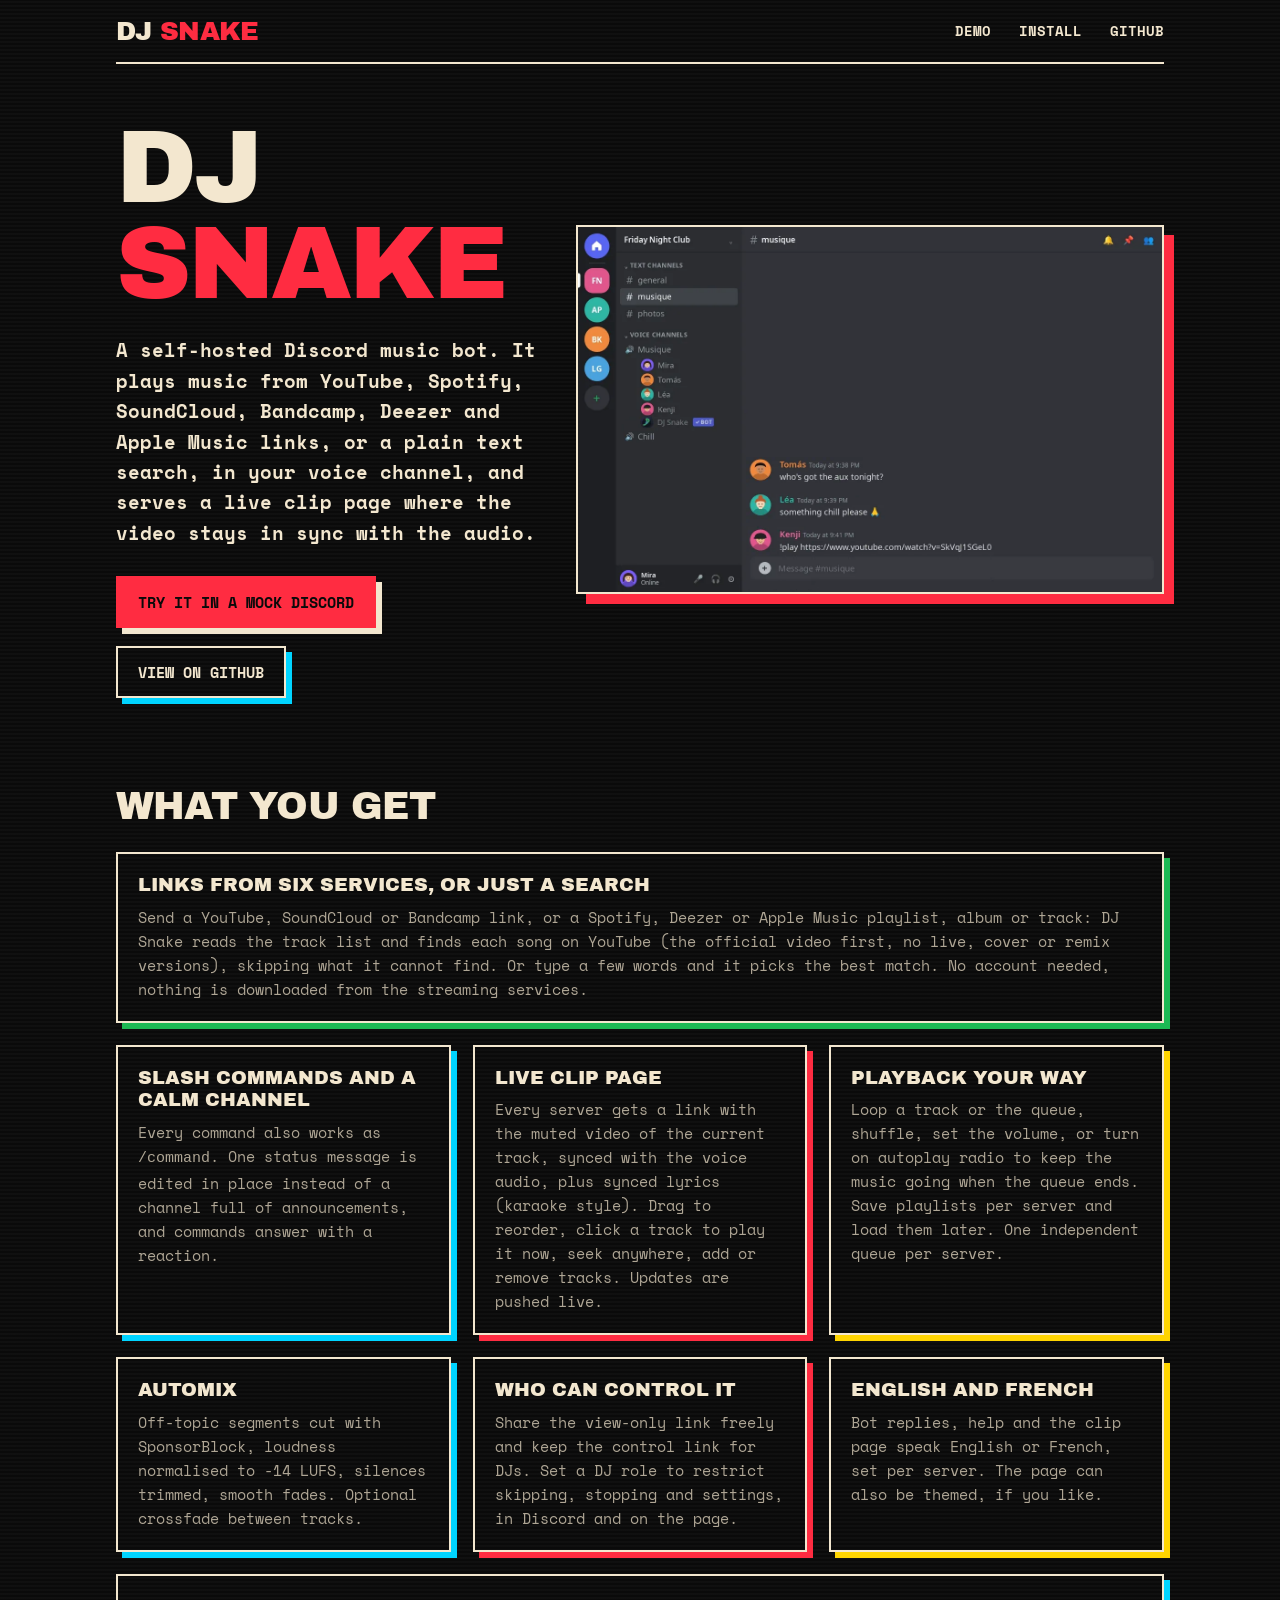
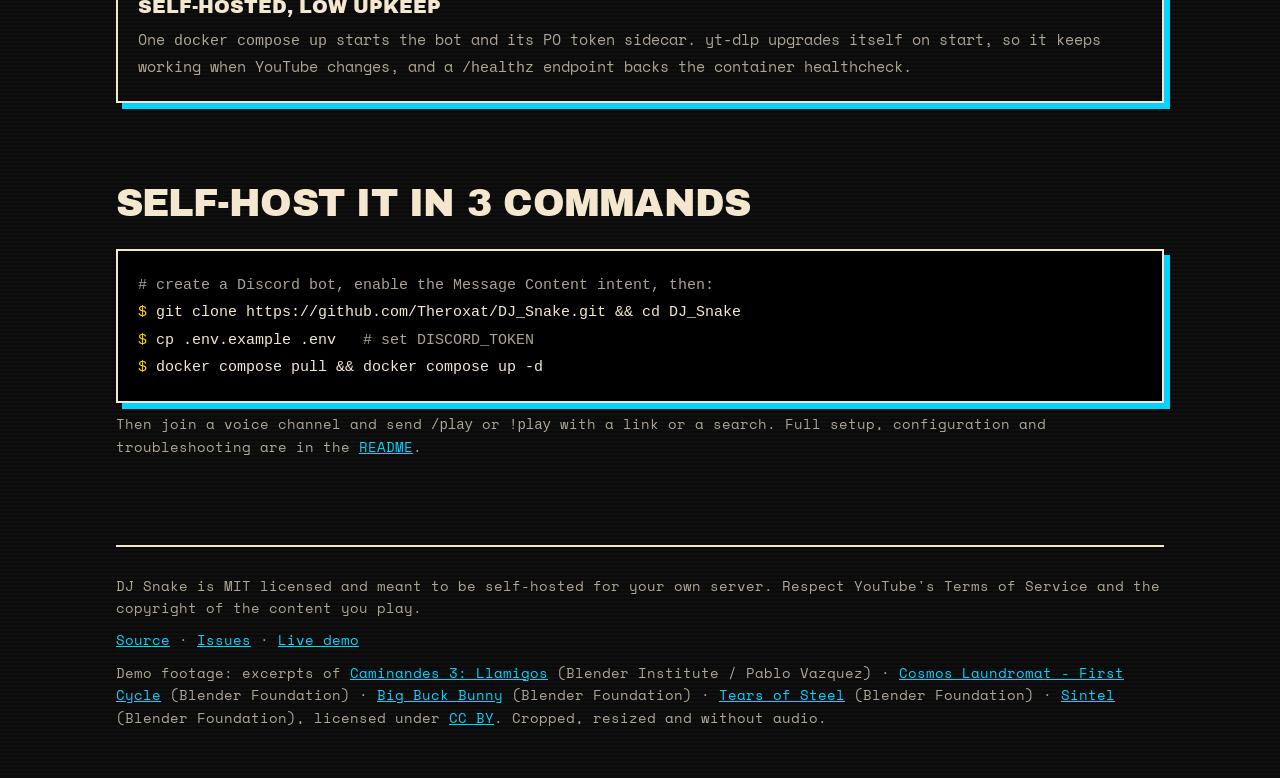
==== commit beb6ccb5: "📝 Bring the README, docs, project page and demo up to 1.4.0 List every supported source and the new " ====
--- a/docs/index.html
+++ b/docs/index.html
@@ -4,11 +4,11 @@
 <meta charset="utf-8">
 <meta name="viewport" content="width=device-width, initial-scale=1">
 <title>DJ Snake — a self-hosted Discord music bot</title>
-<meta name="description" content="A self-hosted Discord music bot for YouTube or Spotify links, with a live clip page: the video of the current track, synced with the audio, plus web controls and automix.">
+<meta name="description" content="A self-hosted Discord music bot: YouTube, Spotify, SoundCloud, Bandcamp, Deezer and Apple Music links or plain search, slash commands, a live clip page with synced lyrics, and automix.">
 <meta name="theme-color" content="#0a0a0a">
 <meta property="og:type" content="website">
 <meta property="og:title" content="DJ Snake — a self-hosted Discord music bot">
-<meta property="og:description" content="YouTube or Spotify links, a live synced clip page, web controls and automix. Self-host it with Docker.">
+<meta property="og:description" content="Plays links from six services or a text search, with slash commands, a live clip page with synced lyrics, and automix. Self-host it with Docker.">
 <meta property="og:image" content="https://theroxat.github.io/DJ_Snake/social-preview.png">
 <meta name="twitter:card" content="summary_large_image">
 <link rel="preconnect" href="https://fonts.googleapis.com">
@@ -29,7 +29,7 @@
 a:focus-visible, button:focus-visible { outline: 3px solid var(--cyan); outline-offset: 3px; }
 .wrap { max-width: 1080px; margin: 0 auto; padding: 0 16px; }
 header.top { display: flex; align-items: center; gap: 16px; padding: 18px 0; border-bottom: 2px solid var(--text); }
-.logo { font: 400 26px/1 var(--display); text-transform: uppercase; letter-spacing: -.025em; margin-right: auto; }
+.logo { font: 400 26px/1 var(--display); text-transform: uppercase; letter-spacing: -.025em; margin-right: auto; white-space: nowrap; }
 .logo span, h1 span { color: var(--red); }
 nav a { color: var(--text); text-decoration: none; font-weight: 700; margin-left: 18px; text-transform: uppercase; font-size: 14px; }
 nav a:hover { color: var(--yellow); }
@@ -55,6 +55,7 @@
 .card h3 { font: 400 19px/1.2 var(--display); text-transform: uppercase; margin: 0 0 8px; }
 .card p { margin: 0; color: var(--muted); font-size: 15px; }
 .card.spotify { --c: #1db954; grid-column: 1 / -1; }
+.card.wide { grid-column: 1 / -1; }
 .card:nth-child(3n+2) { --c: var(--cyan); }
 .card:nth-child(3n+3) { --c: var(--red); }
 .note { color: var(--muted); font-size: 14px; margin-top: 10px; }
@@ -70,6 +71,10 @@
   .hero { grid-template-columns: 1fr; padding-top: 36px; }
   nav a { margin-left: 12px; }
   .shot { box-shadow: 6px 6px 0 var(--red); }
+}
+@media (max-width: 420px) {
+  .logo { font-size: 22px; }
+  nav a { margin-left: 10px; font-size: 13px; }
 }
 @media (prefers-reduced-motion: reduce) { html { scroll-behavior: auto; } .btn { transition: none; } }
 </style>
@@ -89,7 +94,7 @@
     <div class="hero">
       <div>
         <h1>DJ<br><span>Snake</span></h1>
-        <p class="lead">A self-hosted Discord music bot. It plays YouTube or Spotify links in your voice channel and serves a live clip page where the video stays in sync with the audio.</p>
+        <p class="lead">A self-hosted Discord music bot. It plays music from YouTube, Spotify, SoundCloud, Bandcamp, Deezer and Apple Music links, or a plain text search, in your voice channel, and serves a live clip page where the video stays in sync with the audio.</p>
         <div class="btns">
           <a class="btn primary" href="demo/">Try it in a mock Discord</a>
           <a class="btn alt" href="https://github.com/Theroxat/DJ_Snake">View on GitHub</a>
@@ -101,13 +106,14 @@
     <section aria-labelledby="features">
       <h2 id="features">What you get</h2>
       <ul class="grid">
-        <li class="card spotify"><h3>Paste a Spotify playlist</h3><p>Send a Spotify playlist, album or track link. DJ Snake reads the track list, finds each song on YouTube (the official music video first, no live, cover or remix versions) and skips what it cannot find. Nothing is downloaded from Spotify and no account is needed.</p></li>
-        <li class="card"><h3>Live clip page</h3><p>Every server gets a link with the muted video of the current track, synced with the voice audio, and a queue anyone with the link can control.</p></li>
+        <li class="card spotify"><h3>Links from six services, or just a search</h3><p>Send a YouTube, SoundCloud or Bandcamp link, or a Spotify, Deezer or Apple Music playlist, album or track: DJ Snake reads the track list and finds each song on YouTube (the official video first, no live, cover or remix versions), skipping what it cannot find. Or type a few words and it picks the best match. No account needed, nothing is downloaded from the streaming services.</p></li>
+        <li class="card"><h3>Slash commands and a calm channel</h3><p>Every command also works as <code>/command</code>. One status message is edited in place instead of a channel full of announcements, and commands answer with a reaction.</p></li>
+        <li class="card"><h3>Live clip page</h3><p>Every server gets a link with the muted video of the current track, synced with the voice audio, plus synced lyrics (karaoke style). Drag to reorder, click a track to play it now, seek anywhere, add or remove tracks. Updates are pushed live.</p></li>
+        <li class="card"><h3>Playback your way</h3><p>Loop a track or the queue, shuffle, set the volume, or turn on autoplay radio to keep the music going when the queue ends. Save playlists per server and load them later. One independent queue per server.</p></li>
         <li class="card"><h3>Automix</h3><p>Off-topic segments cut with SponsorBlock, loudness normalised to -14 LUFS, silences trimmed, smooth fades. Optional crossfade between tracks.</p></li>
-        <li class="card"><h3>Web controls</h3><p>Pause, seek, jump to a track, drag to reorder, remove, or paste a YouTube or Spotify link to add it, right from the clip page.</p></li>
-        <li class="card"><h3>One queue per server</h3><p>Independent queues, playlists and radio links, with previous, seek, jump, reorder and remove from Discord or from the page.</p></li>
-        <li class="card"><h3>One live status message</h3><p>A single panel edited in place instead of a channel full of announcements. Commands answer with a reaction.</p></li>
-        <li class="card"><h3>Self-hosted, low upkeep</h3><p>Docker Compose with a PO token sidecar. yt-dlp upgrades itself on start, and it keeps working when YouTube changes. The page is themable, too.</p></li>
+        <li class="card"><h3>Who can control it</h3><p>Share the view-only link freely and keep the control link for DJs. Set a DJ role to restrict skipping, stopping and settings, in Discord and on the page.</p></li>
+        <li class="card"><h3>English and French</h3><p>Bot replies, help and the clip page speak English or French, set per server. The page can also be themed, if you like.</p></li>
+        <li class="card wide"><h3>Self-hosted, low upkeep</h3><p>One <code>docker compose up</code> starts the bot and its PO token sidecar. yt-dlp upgrades itself on start, so it keeps working when YouTube changes, and a <code>/healthz</code> endpoint backs the container healthcheck.</p></li>
       </ul>
     </section>
 
@@ -117,7 +123,7 @@
 <span class="p">$</span> git clone https://github.com/Theroxat/DJ_Snake.git &amp;&amp; cd DJ_Snake
 <span class="p">$</span> cp .env.example .env   <span class="c"># set DISCORD_TOKEN</span>
 <span class="p">$</span> docker compose pull &amp;&amp; docker compose up -d</code></pre>
-      <p class="note">Then join a voice channel and send <code>!play &lt;YouTube or Spotify link&gt;</code>. Full setup, configuration and troubleshooting are in the <a href="https://github.com/Theroxat/DJ_Snake#readme">README</a>.</p>
+      <p class="note">Then join a voice channel and send <code>/play</code> or <code>!play</code> with a link or a search. Full setup, configuration and troubleshooting are in the <a href="https://github.com/Theroxat/DJ_Snake#readme">README</a>.</p>
     </section>
   </main>
 
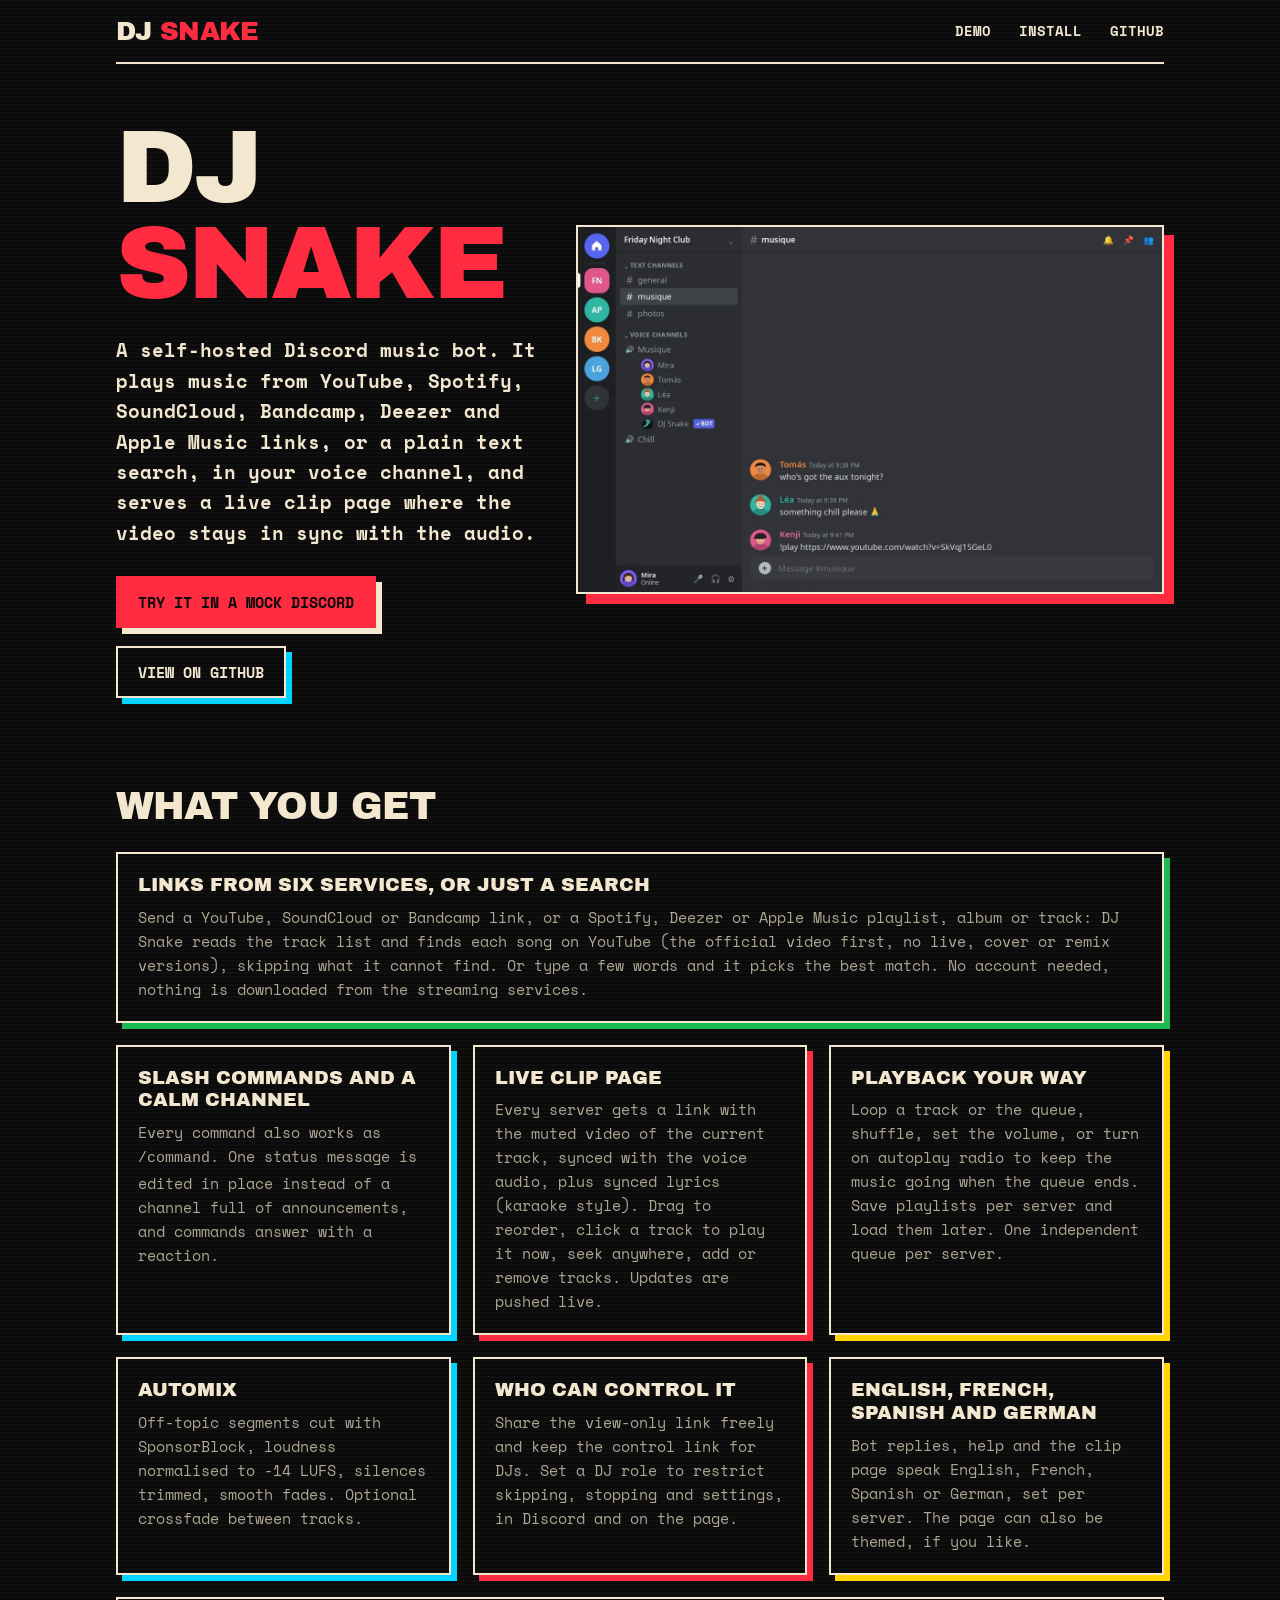
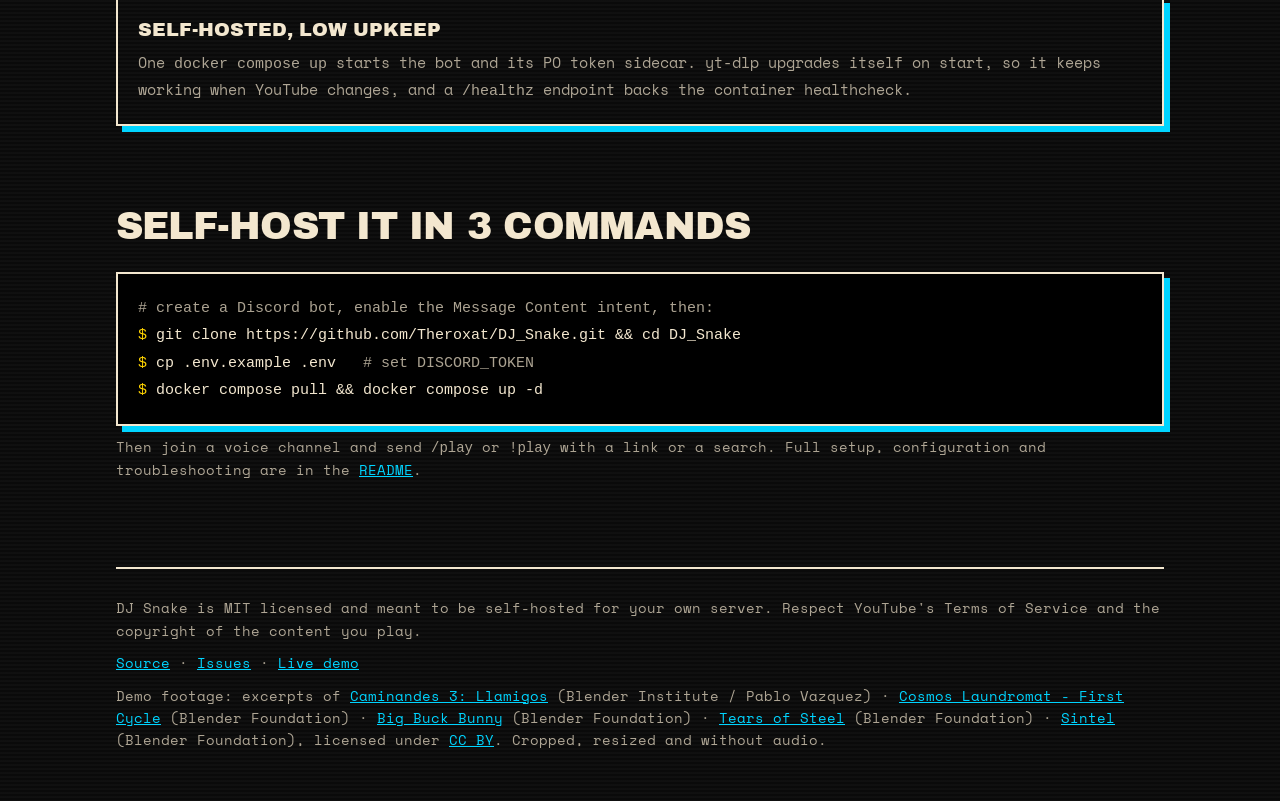
==== commit 324bb678: "🌐 Add Spanish and German translations" ====
--- a/docs/index.html
+++ b/docs/index.html
@@ -112,7 +112,7 @@
         <li class="card"><h3>Playback your way</h3><p>Loop a track or the queue, shuffle, set the volume, or turn on autoplay radio to keep the music going when the queue ends. Save playlists per server and load them later. One independent queue per server.</p></li>
         <li class="card"><h3>Automix</h3><p>Off-topic segments cut with SponsorBlock, loudness normalised to -14 LUFS, silences trimmed, smooth fades. Optional crossfade between tracks.</p></li>
         <li class="card"><h3>Who can control it</h3><p>Share the view-only link freely and keep the control link for DJs. Set a DJ role to restrict skipping, stopping and settings, in Discord and on the page.</p></li>
-        <li class="card"><h3>English and French</h3><p>Bot replies, help and the clip page speak English or French, set per server. The page can also be themed, if you like.</p></li>
+        <li class="card"><h3>English, French, Spanish and German</h3><p>Bot replies, help and the clip page speak English, French, Spanish or German, set per server. The page can also be themed, if you like.</p></li>
         <li class="card wide"><h3>Self-hosted, low upkeep</h3><p>One <code>docker compose up</code> starts the bot and its PO token sidecar. yt-dlp upgrades itself on start, so it keeps working when YouTube changes, and a <code>/healthz</code> endpoint backs the container healthcheck.</p></li>
       </ul>
     </section>
